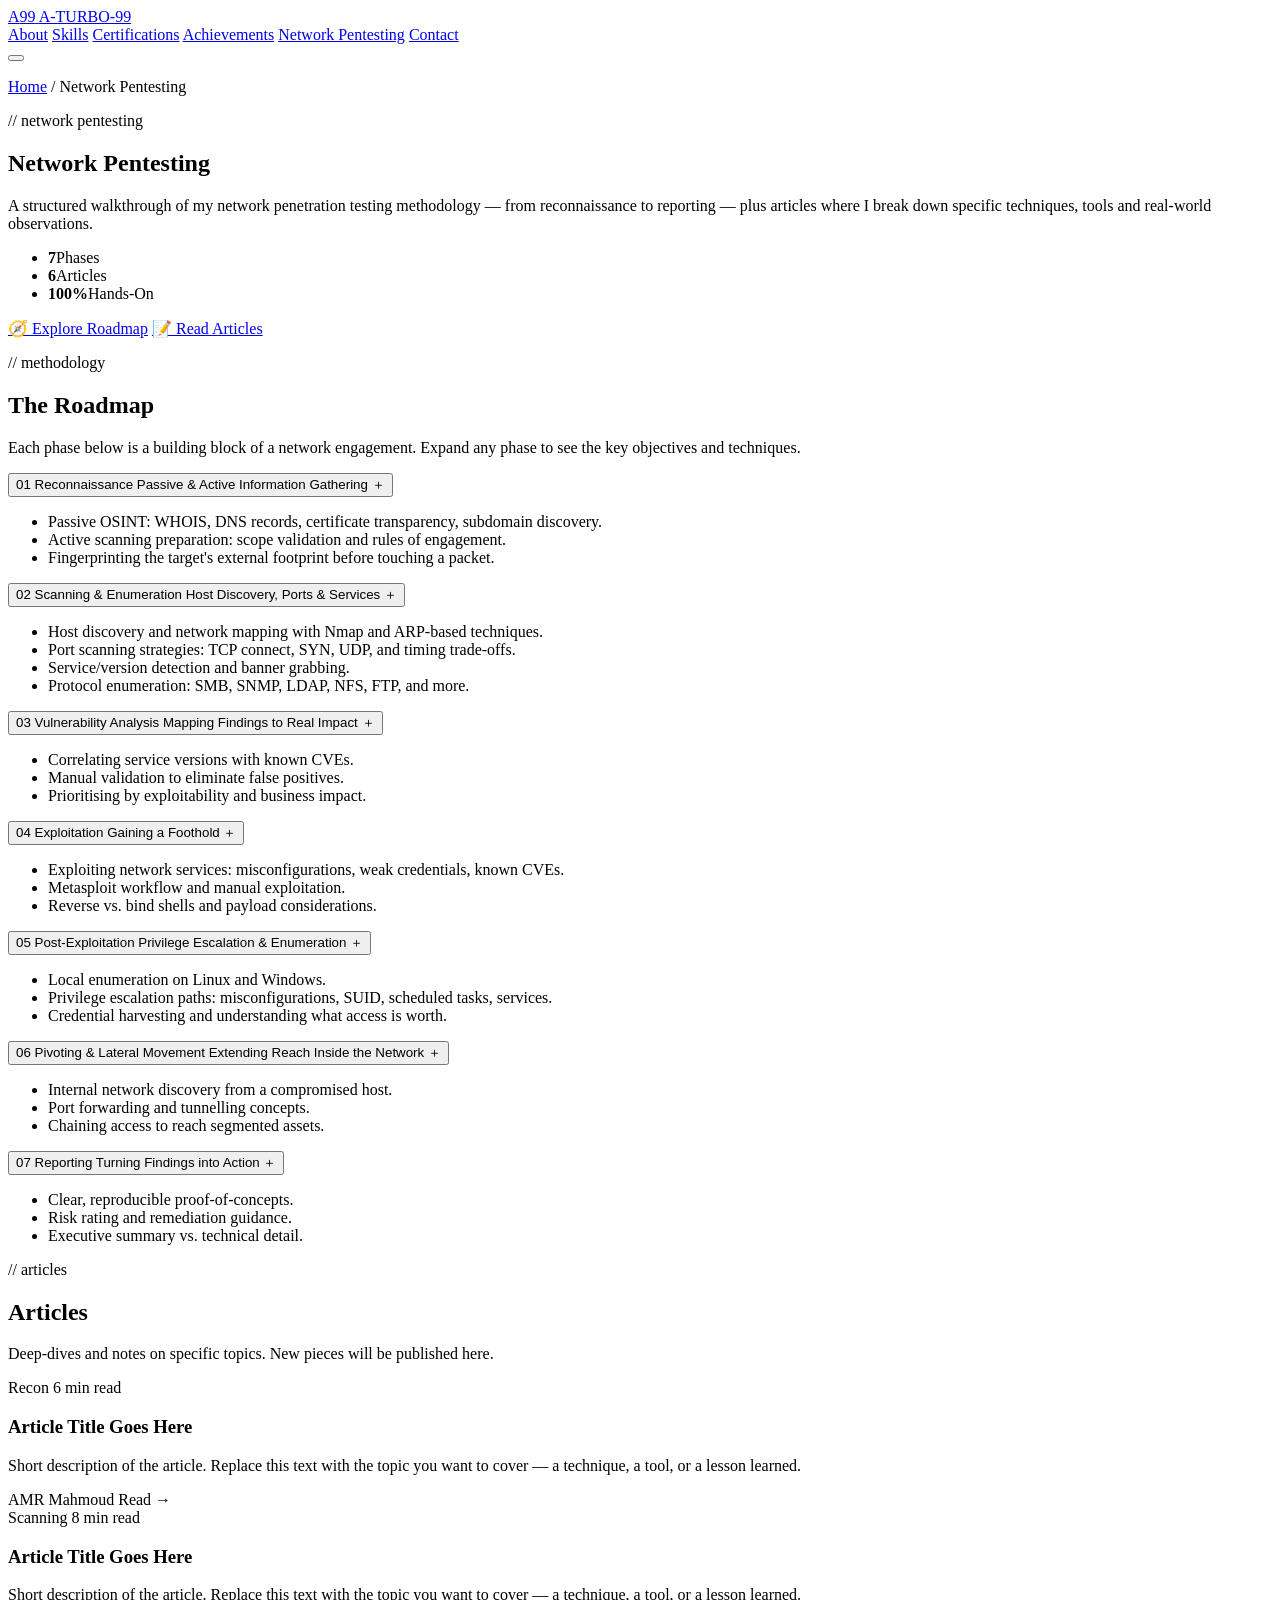
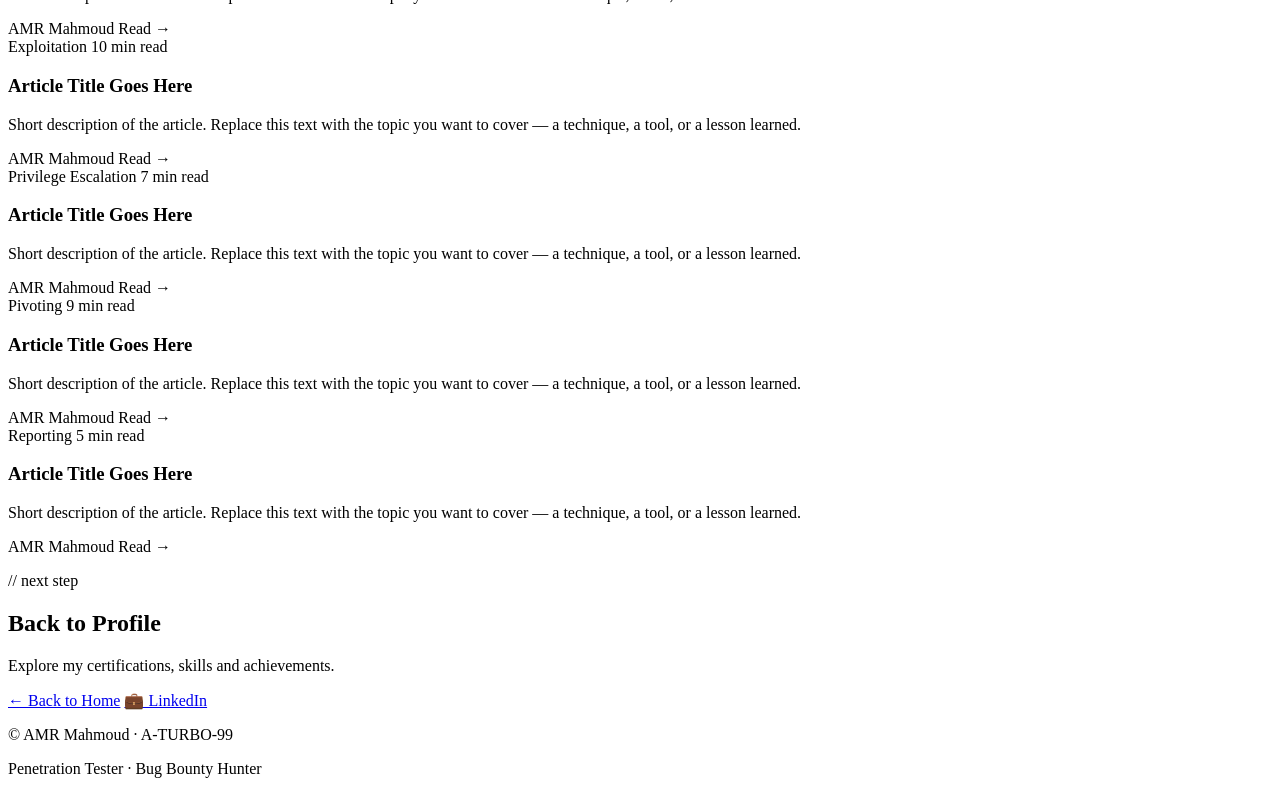
==== network-pentesting.html @ 9f8081a0 "Create network-pentesting.html" ====
<!DOCTYPE html>
<html lang="en">
<head>
<meta charset="UTF-8" />
<meta name="viewport" content="width=device-width, initial-scale=1.0" />
<title>Network Pentesting | AMR Mahmoud — A-TURBO-99</title>
<meta name="description" content="Network Pentesting roadmap and articles by AMR Mahmoud (A-TURBO-99) — phases, methodology and practical notes." />
<link rel="preconnect" href="https://fonts.googleapis.com" />
<link rel="preconnect" href="https://fonts.gstatic.com" crossorigin />
<link href="https://fonts.googleapis.com/css2?family=Fira+Code:wght@400;500;600&family=Space+Grotesk:wght@400;500;600;700&display=swap" rel="stylesheet" />
<link rel="stylesheet" href="css/style.css" />
</head>
<body>

<!-- ===== Background FX ===== -->
<div class="bg-grid" aria-hidden="true"></div>
<div class="bg-glow bg-glow--one" aria-hidden="true"></div>
<div class="bg-glow bg-glow--two" aria-hidden="true"></div>

<!-- ===== Navbar ===== -->
<header class="nav is-scrolled" id="nav">
  <div class="container nav__inner">
    <a href="index.html" class="nav__brand">
      <span class="nav__logo">A<span class="nav__logo-accent">99</span></span>
      <span class="nav__name">A-TURBO-99</span>
    </a>

    <nav class="nav__links" id="navLinks">
      <a href="index.html#about">About</a>
      <a href="index.html#skills">Skills</a>
      <a href="index.html#certs">Certifications</a>
      <a href="index.html#achievements">Achievements</a>
      <a href="network-pentesting.html" class="is-active">Network Pentesting</a>
      <a href="index.html#contact">Contact</a>
    </nav>

    <button class="nav__toggle" id="navToggle" aria-label="Toggle menu">
      <span></span><span></span><span></span>
    </button>
  </div>
</header>

<main>

  <!-- ===== Page Hero ===== -->
  <section class="page-hero">
    <div class="container">
      <p class="breadcrumb"><a href="index.html">Home</a> <span>/</span> Network Pentesting</p>
      <p class="section__tag">// network pentesting</p>
      <h1 class="page-hero__title">Network <span class="grad">Pentesting</span></h1>
      <p class="page-hero__lead">
        A structured walkthrough of my network penetration testing methodology —
        from reconnaissance to reporting — plus articles where I break down
        specific techniques, tools and real-world observations.
      </p>

      <ul class="page-hero__stats">
        <li><strong>7</strong><span>Phases</span></li>
        <li><strong>6</strong><span>Articles</span></li>
        <li><strong>100%</strong><span>Hands-On</span></li>
      </ul>

      <div class="page-hero__actions">
        <a href="#roadmap" class="btn btn--primary">🧭 Explore Roadmap</a>
        <a href="#articles" class="btn btn--ghost">📝 Read Articles</a>
      </div>
    </div>
  </section>

  <!-- ===== Roadmap / Phases ===== -->
  <section class="section section--alt" id="roadmap">
    <div class="container">
      <p class="section__tag">// methodology</p>
      <h2 class="section__title">The Roadmap</h2>
      <p class="section__lead">
        Each phase below is a building block of a network engagement. Expand any phase
        to see the key objectives and techniques.
      </p>

      <div class="roadmap">

        <article class="phase">
          <button class="phase__head" aria-expanded="false">
            <span class="phase__num">01</span>
            <span class="phase__meta">
              <span class="phase__title">Reconnaissance</span>
              <span class="phase__sub">Passive &amp; Active Information Gathering</span>
            </span>
            <span class="phase__icon">＋</span>
          </button>
          <div class="phase__body">
            <ul class="bullets">
              <li>Passive OSINT: WHOIS, DNS records, certificate transparency, subdomain discovery.</li>
              <li>Active scanning preparation: scope validation and rules of engagement.</li>
              <li>Fingerprinting the target's external footprint before touching a packet.</li>
            </ul>
          </div>
        </article>

        <article class="phase">
          <button class="phase__head" aria-expanded="false">
            <span class="phase__num">02</span>
            <span class="phase__meta">
              <span class="phase__title">Scanning &amp; Enumeration</span>
              <span class="phase__sub">Host Discovery, Ports &amp; Services</span>
            </span>
            <span class="phase__icon">＋</span>
          </button>
          <div class="phase__body">
            <ul class="bullets">
              <li>Host discovery and network mapping with Nmap and ARP-based techniques.</li>
              <li>Port scanning strategies: TCP connect, SYN, UDP, and timing trade-offs.</li>
              <li>Service/version detection and banner grabbing.</li>
              <li>Protocol enumeration: SMB, SNMP, LDAP, NFS, FTP, and more.</li>
            </ul>
          </div>
        </article>

        <article class="phase">
          <button class="phase__head" aria-expanded="false">
            <span class="phase__num">03</span>
            <span class="phase__meta">
              <span class="phase__title">Vulnerability Analysis</span>
              <span class="phase__sub">Mapping Findings to Real Impact</span>
            </span>
            <span class="phase__icon">＋</span>
          </button>
          <div class="phase__body">
            <ul class="bullets">
              <li>Correlating service versions with known CVEs.</li>
              <li>Manual validation to eliminate false positives.</li>
              <li>Prioritising by exploitability and business impact.</li>
            </ul>
          </div>
        </article>

        <article class="phase">
          <button class="phase__head" aria-expanded="false">
            <span class="phase__num">04</span>
            <span class="phase__meta">
              <span class="phase__title">Exploitation</span>
              <span class="phase__sub">Gaining a Foothold</span>
            </span>
            <span class="phase__icon">＋</span>
          </button>
          <div class="phase__body">
            <ul class="bullets">
              <li>Exploiting network services: misconfigurations, weak credentials, known CVEs.</li>
              <li>Metasploit workflow and manual exploitation.</li>
              <li>Reverse vs. bind shells and payload considerations.</li>
            </ul>
          </div>
        </article>

        <article class="phase">
          <button class="phase__head" aria-expanded="false">
            <span class="phase__num">05</span>
            <span class="phase__meta">
              <span class="phase__title">Post-Exploitation</span>
              <span class="phase__sub">Privilege Escalation &amp; Enumeration</span>
            </span>
            <span class="phase__icon">＋</span>
          </button>
          <div class="phase__body">
            <ul class="bullets">
              <li>Local enumeration on Linux and Windows.</li>
              <li>Privilege escalation paths: misconfigurations, SUID, scheduled tasks, services.</li>
              <li>Credential harvesting and understanding what access is worth.</li>
            </ul>
          </div>
        </article>

        <article class="phase">
          <button class="phase__head" aria-expanded="false">
            <span class="phase__num">06</span>
            <span class="phase__meta">
              <span class="phase__title">Pivoting &amp; Lateral Movement</span>
              <span class="phase__sub">Extending Reach Inside the Network</span>
            </span>
            <span class="phase__icon">＋</span>
          </button>
          <div class="phase__body">
            <ul class="bullets">
              <li>Internal network discovery from a compromised host.</li>
              <li>Port forwarding and tunnelling concepts.</li>
              <li>Chaining access to reach segmented assets.</li>
            </ul>
          </div>
        </article>

        <article class="phase">
          <button class="phase__head" aria-expanded="false">
            <span class="phase__num">07</span>
            <span class="phase__meta">
              <span class="phase__title">Reporting</span>
              <span class="phase__sub">Turning Findings into Action</span>
            </span>
            <span class="phase__icon">＋</span>
          </button>
          <div class="phase__body">
            <ul class="bullets">
              <li>Clear, reproducible proof-of-concepts.</li>
              <li>Risk rating and remediation guidance.</li>
              <li>Executive summary vs. technical detail.</li>
            </ul>
          </div>
        </article>

      </div>
    </div>
  </section>

  <!-- ===== Articles ===== -->
  <section class="section" id="articles">
    <div class="container">
      <p class="section__tag">// articles</p>
      <h2 class="section__title">Articles</h2>
      <p class="section__lead">
        Deep-dives and notes on specific topics. New pieces will be published here.
      </p>

      <div class="articles">

        <article class="post">
          <div class="post__top">
            <span class="post__tag">Recon</span>
            <span class="post__time">6 min read</span>
          </div>
          <h3 class="post__title">Article Title Goes Here</h3>
          <p class="post__excerpt">
            Short description of the article. Replace this text with the topic you want
            to cover — a technique, a tool, or a lesson learned.
          </p>
          <div class="post__foot">
            <span class="post__author">AMR Mahmoud</span>
            <span class="post__more">Read →</span>
          </div>
        </article>

        <article class="post">
          <div class="post__top">
            <span class="post__tag">Scanning</span>
            <span class="post__time">8 min read</span>
          </div>
          <h3 class="post__title">Article Title Goes Here</h3>
          <p class="post__excerpt">
            Short description of the article. Replace this text with the topic you want
            to cover — a technique, a tool, or a lesson learned.
          </p>
          <div class="post__foot">
            <span class="post__author">AMR Mahmoud</span>
            <span class="post__more">Read →</span>
          </div>
        </article>

        <article class="post">
          <div class="post__top">
            <span class="post__tag">Exploitation</span>
            <span class="post__time">10 min read</span>
          </div>
          <h3 class="post__title">Article Title Goes Here</h3>
          <p class="post__excerpt">
            Short description of the article. Replace this text with the topic you want
            to cover — a technique, a tool, or a lesson learned.
          </p>
          <div class="post__foot">
            <span class="post__author">AMR Mahmoud</span>
            <span class="post__more">Read →</span>
          </div>
        </article>

        <article class="post">
          <div class="post__top">
            <span class="post__tag">Privilege Escalation</span>
            <span class="post__time">7 min read</span>
          </div>
          <h3 class="post__title">Article Title Goes Here</h3>
          <p class="post__excerpt">
            Short description of the article. Replace this text with the topic you want
            to cover — a technique, a tool, or a lesson learned.
          </p>
          <div class="post__foot">
            <span class="post__author">AMR Mahmoud</span>
            <span class="post__more">Read →</span>
          </div>
        </article>

        <article class="post">
          <div class="post__top">
            <span class="post__tag">Pivoting</span>
            <span class="post__time">9 min read</span>
          </div>
          <h3 class="post__title">Article Title Goes Here</h3>
          <p class="post__excerpt">
            Short description of the article. Replace this text with the topic you want
            to cover — a technique, a tool, or a lesson learned.
          </p>
          <div class="post__foot">
            <span class="post__author">AMR Mahmoud</span>
            <span class="post__more">Read →</span>
          </div>
        </article>

        <article class="post">
          <div class="post__top">
            <span class="post__tag">Reporting</span>
            <span class="post__time">5 min read</span>
          </div>
          <h3 class="post__title">Article Title Goes Here</h3>
          <p class="post__excerpt">
            Short description of the article. Replace this text with the topic you want
            to cover — a technique, a tool, or a lesson learned.
          </p>
          <div class="post__foot">
            <span class="post__author">AMR Mahmoud</span>
            <span class="post__more">Read →</span>
          </div>
        </article>

      </div>
    </div>
  </section>

  <!-- ===== CTA ===== -->
  <section class="section section--alt">
    <div class="container contact">
      <p class="section__tag">// next step</p>
      <h2 class="section__title">Back to Profile</h2>
      <p class="section__lead">Explore my certifications, skills and achievements.</p>
      <div class="contact__actions">
        <a href="index.html" class="btn btn--primary">← Back to Home</a>
        <a href="https://www.linkedin.com/in/amr-mahmoud-92461738a/" target="_blank" rel="noopener" class="btn btn--ghost">💼 LinkedIn</a>
      </div>
    </div>
  </section>

</main>

<footer class="footer">
  <div class="container footer__inner">
    <p>© <span id="year"></span> AMR Mahmoud · <span class="accent">A-TURBO-99</span></p>
    <p class="footer__note">Penetration Tester · Bug Bounty Hunter</p>
  </div>
</footer>

<script src="js/main.js"></script>
</body>
</html>
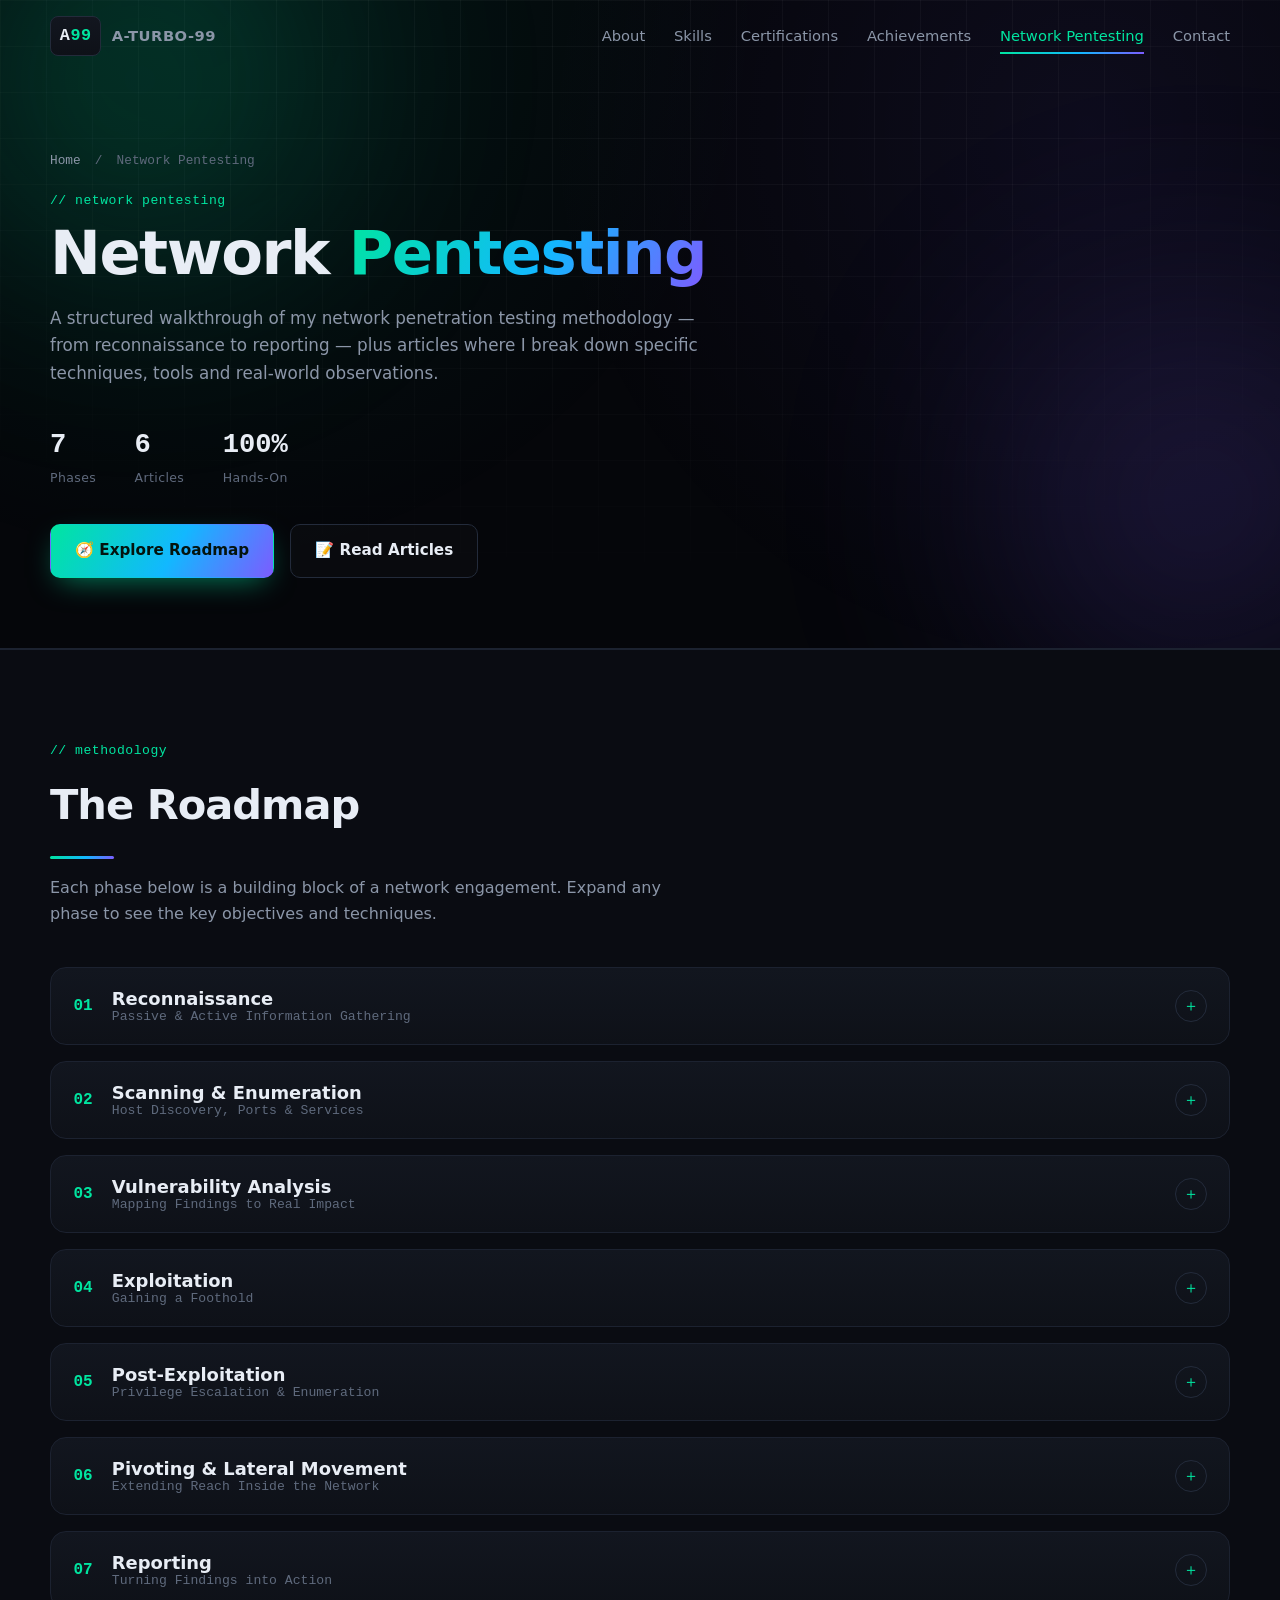
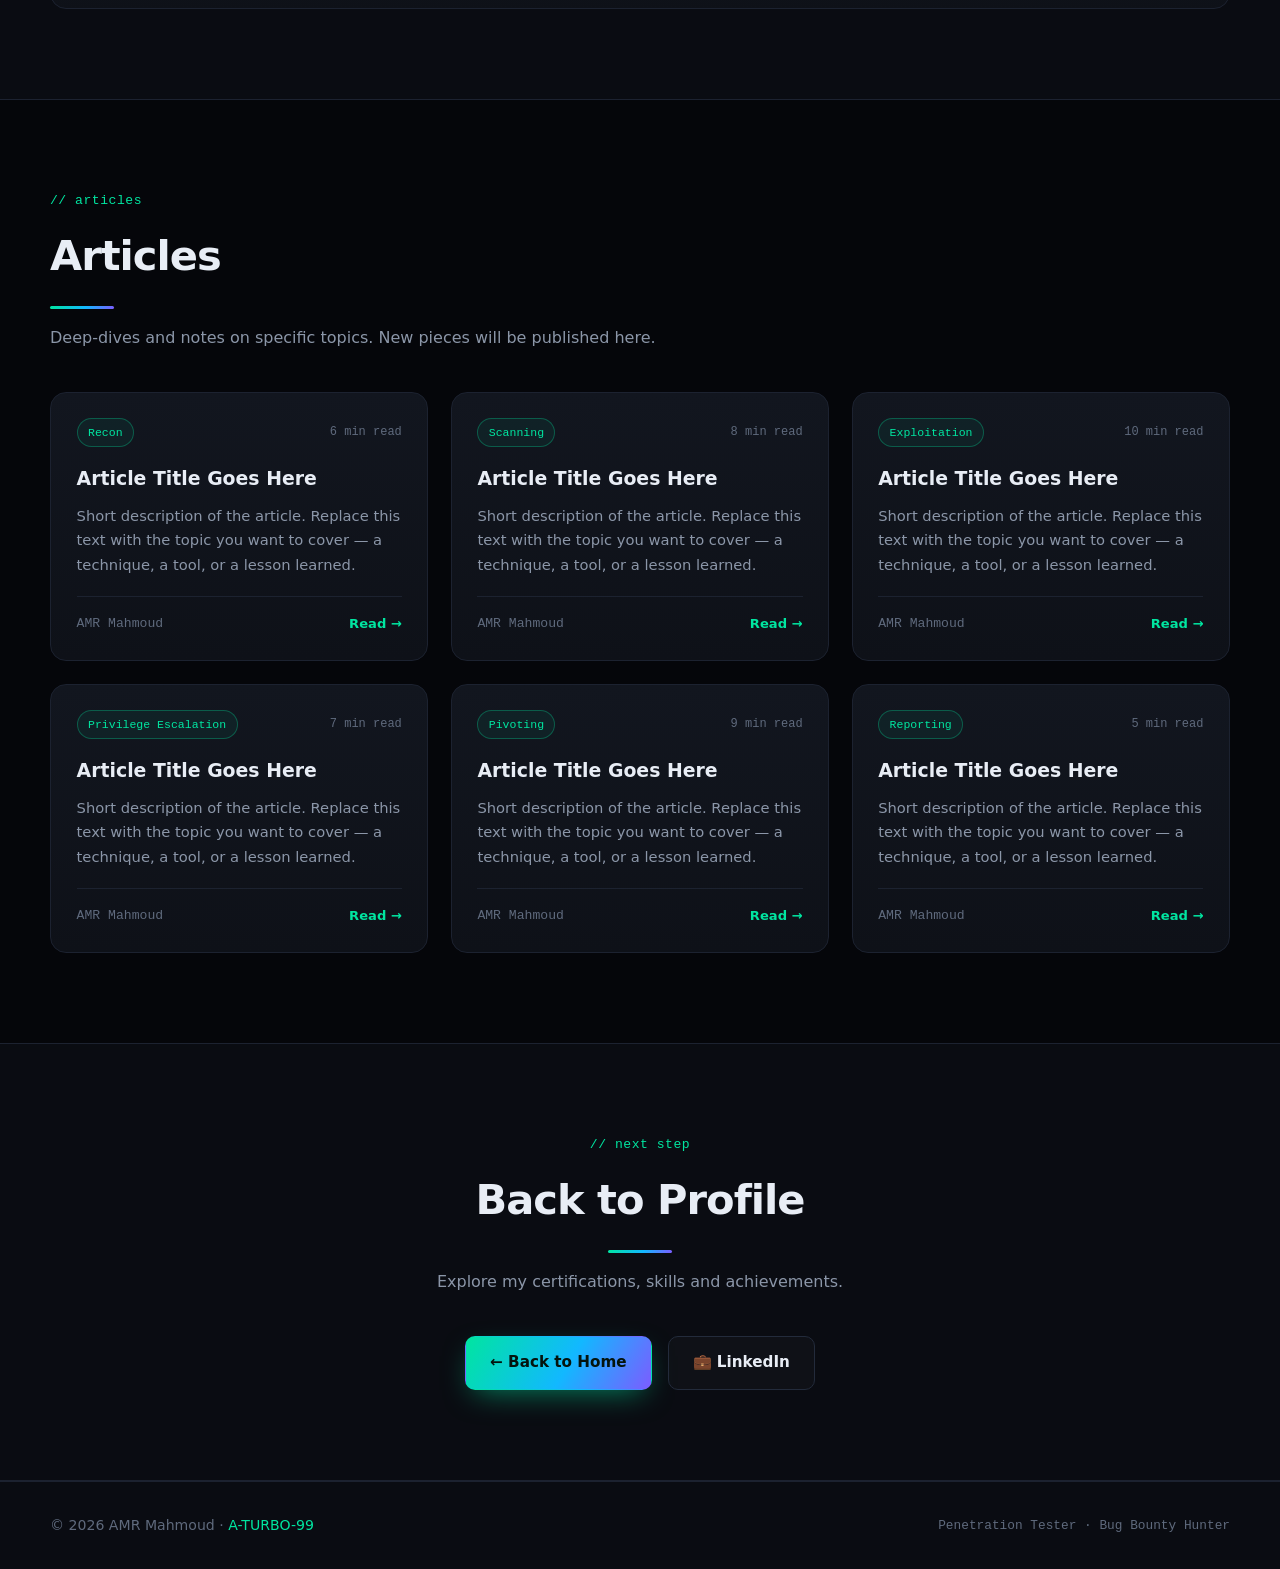
==== commit 1d51bfd6: "Update network-pentesting.html" ====
--- a/network-pentesting.html
+++ b/network-pentesting.html
@@ -5,6 +5,8 @@
 <meta name="viewport" content="width=device-width, initial-scale=1.0" />
 <title>Network Pentesting | AMR Mahmoud — A-TURBO-99</title>
 <meta name="description" content="Network Pentesting roadmap and articles by AMR Mahmoud (A-TURBO-99) — phases, methodology and practical notes." />
+<link rel="icon" type="image/jpeg" href="assets/favicon.jpg" />
+<link rel="apple-touch-icon" href="assets/favicon.jpg" />
 <link rel="preconnect" href="https://fonts.googleapis.com" />
 <link rel="preconnect" href="https://fonts.gstatic.com" crossorigin />
 <link href="https://fonts.googleapis.com/css2?family=Fira+Code:wght@400;500;600&family=Space+Grotesk:wght@400;500;600;700&display=swap" rel="stylesheet" />
--- a/css/style.css
+++ b/css/style.css
@@ -0,0 +1,985 @@
+/* =========================================================
+   AMR Mahmoud · A-TURBO-99 — Penetration Tester Portfolio
+   Theme: Black / Professional Security
+   ========================================================= */
+
+:root {
+  --bg:            #05060a;
+  --bg-alt:        #0a0c12;
+  --panel:         #0e1118;
+  --panel-2:       #12161f;
+  --line:          #1c2230;
+  --line-soft:     #232b3b;
+
+  --text:          #e8edf5;
+  --muted:         #8b96a8;
+  --muted-2:       #5f6a7d;
+
+  --accent:        #00e5a0;
+  --accent-2:      #12b8ff;
+  --accent-3:      #7c5cff;
+  --danger:        #ff4d6d;
+  --warn:          #ffc857;
+
+  --grad:          linear-gradient(120deg, var(--accent) 0%, var(--accent-2) 55%, var(--accent-3) 100%);
+
+  --radius:        16px;
+  --radius-sm:     10px;
+  --maxw:          1180px;
+
+  --mono:          "Fira Code", ui-monospace, SFMono-Regular, Menlo, monospace;
+  --sans:          "Space Grotesk", system-ui, -apple-system, Segoe UI, sans-serif;
+}
+
+* { box-sizing: border-box; margin: 0; padding: 0; }
+
+html { scroll-behavior: smooth; scroll-padding-top: 90px; }
+
+body {
+  background: var(--bg);
+  color: var(--text);
+  font-family: var(--sans);
+  line-height: 1.65;
+  overflow-x: hidden;
+  -webkit-font-smoothing: antialiased;
+  -webkit-text-size-adjust: 100%;
+  text-size-adjust: 100%;
+}
+
+a { color: inherit; text-decoration: none; }
+img { max-width: 100%; display: block; }
+
+.container {
+  width: min(100% - 2.5rem, var(--maxw));
+  margin-inline: auto;
+}
+
+.accent { color: var(--accent); }
+.grad {
+  background: var(--grad);
+  -webkit-background-clip: text;
+  background-clip: text;
+  color: transparent;
+}
+
+/* ===== Background FX ===== */
+.bg-grid {
+  position: fixed;
+  inset: 0;
+  z-index: -3;
+  background-image:
+    linear-gradient(to right, rgba(255,255,255,.035) 1px, transparent 1px),
+    linear-gradient(to bottom, rgba(255,255,255,.035) 1px, transparent 1px);
+  background-size: 46px 46px;
+  mask-image: radial-gradient(ellipse 90% 70% at 50% 0%, #000 35%, transparent 100%);
+}
+
+.bg-glow {
+  position: fixed;
+  z-index: -2;
+  border-radius: 50%;
+  filter: blur(120px);
+  opacity: .28;
+  pointer-events: none;
+}
+.bg-glow--one {
+  width: 520px; height: 520px;
+  top: -180px; left: -120px;
+  background: radial-gradient(circle, var(--accent) 0%, transparent 70%);
+}
+.bg-glow--two {
+  width: 560px; height: 560px;
+  top: 220px; right: -200px;
+  background: radial-gradient(circle, var(--accent-3) 0%, transparent 70%);
+}
+
+/* ===== Navbar ===== */
+.nav {
+  position: fixed;
+  top: 0; left: 0; right: 0;
+  z-index: 100;
+  transition: background .3s, border-color .3s, backdrop-filter .3s;
+  border-bottom: 1px solid transparent;
+}
+.nav.is-scrolled {
+  background: rgba(5,6,10,.78);
+  backdrop-filter: blur(14px);
+  border-bottom-color: var(--line);
+}
+.nav__inner {
+  display: flex;
+  align-items: center;
+  justify-content: space-between;
+  height: 72px;
+}
+.nav__brand { display: flex; align-items: center; gap: .65rem; }
+.nav__logo {
+  font-family: var(--mono);
+  font-weight: 700;
+  font-size: 1.05rem;
+  letter-spacing: .5px;
+  padding: .35rem .55rem;
+  border: 1px solid var(--line-soft);
+  border-radius: 8px;
+  background: linear-gradient(180deg, var(--panel-2), var(--panel));
+  color: var(--text);
+}
+.nav__logo-accent { color: var(--accent); }
+.nav__name { font-weight: 600; letter-spacing: .5px; color: var(--muted); font-size: .92rem; }
+
+.nav__links { display: flex; gap: 1.8rem; }
+.nav__links a {
+  font-size: .92rem;
+  color: var(--muted);
+  position: relative;
+  transition: color .2s;
+}
+.nav__links a::after {
+  content: "";
+  position: absolute;
+  left: 0; bottom: -6px;
+  width: 0; height: 2px;
+  background: var(--grad);
+  transition: width .25s ease;
+}
+.nav__links a:hover { color: var(--text); }
+.nav__links a:hover::after { width: 100%; }
+
+.nav__toggle {
+  display: none;
+  flex-direction: column;
+  gap: 5px;
+  background: none;
+  border: 0;
+  cursor: pointer;
+  padding: .4rem;
+}
+.nav__toggle span {
+  width: 24px; height: 2px;
+  background: var(--text);
+  border-radius: 2px;
+  transition: .25s;
+}
+
+/* ===== Hero ===== */
+.hero { padding: 150px 0 90px; position: relative; }
+.hero__inner {
+  display: grid;
+  grid-template-columns: 1.1fr .9fr;
+  gap: 3.5rem;
+  align-items: center;
+}
+.hero__eyebrow {
+  display: inline-flex;
+  align-items: center;
+  gap: .5rem;
+  font-size: .82rem;
+  color: var(--muted);
+  border: 1px solid var(--line-soft);
+  border-radius: 999px;
+  padding: .35rem .85rem;
+  background: rgba(0,229,160,.05);
+  margin-bottom: 1.4rem;
+}
+.dot {
+  width: 8px; height: 8px;
+  border-radius: 50%;
+  background: var(--accent);
+  box-shadow: 0 0 0 4px rgba(0,229,160,.15);
+  animation: pulse 2s infinite;
+}
+@keyframes pulse {
+  0%,100% { box-shadow: 0 0 0 3px rgba(0,229,160,.18); }
+  50%     { box-shadow: 0 0 0 8px rgba(0,229,160,0); }
+}
+
+.hero__title {
+  font-size: clamp(2.6rem, 6vw, 4.4rem);
+  line-height: 1.04;
+  font-weight: 700;
+  letter-spacing: -1.5px;
+}
+.hero__role {
+  font-family: var(--mono);
+  font-size: clamp(1rem, 2vw, 1.35rem);
+  margin-top: 1rem;
+  color: var(--text);
+  min-height: 1.8em;
+}
+.prompt { color: var(--accent); margin-right: .5rem; }
+.typed { color: var(--accent-2); }
+.caret {
+  display: inline-block;
+  width: 10px;
+  height: 1.15em;
+  background: var(--accent);
+  margin-left: 4px;
+  vertical-align: text-bottom;
+  animation: blink 1s steps(1) infinite;
+}
+.blink { animation: blink 1s steps(1) infinite; }
+@keyframes blink { 50% { opacity: 0; } }
+
+.hero__desc {
+  color: var(--muted);
+  margin-top: 1.5rem;
+  max-width: 52ch;
+  font-size: 1.02rem;
+}
+
+.hero__cta { display: flex; gap: 1rem; margin-top: 2rem; flex-wrap: wrap; }
+
+.btn {
+  display: inline-flex;
+  align-items: center;
+  gap: .5rem;
+  padding: .85rem 1.5rem;
+  border-radius: var(--radius-sm);
+  font-weight: 600;
+  font-size: .95rem;
+  border: 1px solid transparent;
+  cursor: pointer;
+  transition: transform .18s, box-shadow .25s, background .25s, border-color .25s;
+}
+.btn--primary {
+  background: var(--grad);
+  color: #04140e;
+  box-shadow: 0 10px 30px -10px rgba(0,229,160,.6);
+}
+.btn--primary:hover { transform: translateY(-3px); box-shadow: 0 16px 40px -12px rgba(0,229,160,.75); }
+.btn--ghost {
+  background: rgba(255,255,255,.02);
+  border-color: var(--line-soft);
+  color: var(--text);
+}
+.btn--ghost:hover { border-color: var(--accent); color: var(--accent); transform: translateY(-3px); }
+.btn__icon { width: 18px; height: 18px; flex: 0 0 auto; }
+
+.hero__stats {
+  list-style: none;
+  display: flex;
+  gap: 2.4rem;
+  margin-top: 3rem;
+  flex-wrap: wrap;
+}
+.hero__stats li { display: flex; flex-direction: column; }
+.hero__stats strong {
+  font-size: 1.9rem;
+  font-family: var(--mono);
+  color: var(--text);
+}
+.hero__stats span { font-size: .8rem; color: var(--muted-2); letter-spacing: .4px; }
+
+/* Terminal */
+.term {
+  background: linear-gradient(180deg, var(--panel-2), var(--panel));
+  border: 1px solid var(--line);
+  border-radius: var(--radius);
+  overflow: hidden;
+  box-shadow: 0 30px 70px -30px rgba(0,0,0,.9), 0 0 0 1px rgba(255,255,255,.02) inset;
+}
+.term__bar {
+  display: flex;
+  align-items: center;
+  gap: .5rem;
+  padding: .8rem 1rem;
+  background: rgba(255,255,255,.02);
+  border-bottom: 1px solid var(--line);
+}
+.term__dot { width: 11px; height: 11px; border-radius: 50%; }
+.term__dot--red { background: #ff5f57; }
+.term__dot--yellow { background: #febc2e; }
+.term__dot--green { background: #28c840; }
+.term__title { margin-left: .6rem; font-family: var(--mono); font-size: .78rem; color: var(--muted-2); }
+.term__body {
+  font-family: var(--mono);
+  font-size: .84rem;
+  line-height: 1.75;
+  padding: 1.3rem;
+  color: var(--muted);
+  overflow-x: auto;
+  white-space: pre-wrap;
+  word-break: break-word;
+}
+.c-p { color: var(--accent); }
+.c-g { color: #35e08a; }
+.c-c { color: var(--accent-2); }
+.c-m { color: var(--muted-2); }
+
+/* ===== Profile photo card ===== */
+.hero__profile { display: flex; justify-content: center; }
+
+.profile {
+  position: relative;
+  width: min(100%, 360px);
+  padding: 34px 26px 26px;
+  border-radius: 28px;
+  text-align: center;
+  background:
+    radial-gradient(circle at 50% 0%, rgba(0,229,160,.10), transparent 55%),
+    linear-gradient(180deg, rgba(255,255,255,.05), rgba(255,255,255,.01)),
+    var(--panel);
+  border: 1px solid var(--line-soft);
+  box-shadow:
+    0 40px 80px -40px rgba(0,0,0,.95),
+    0 0 0 1px rgba(0,229,160,.06) inset,
+    0 0 60px -22px rgba(0,229,160,.35);
+  transition: transform .35s ease, box-shadow .35s ease;
+}
+.profile:hover {
+  transform: translateY(-6px);
+  box-shadow:
+    0 50px 90px -40px rgba(0,0,0,.95),
+    0 0 80px -20px rgba(0,229,160,.5);
+}
+
+.profile__avatar {
+  position: relative;
+  width: 212px;
+  height: 212px;
+  margin: 0 auto;
+  display: grid;
+  place-items: center;
+}
+
+.profile__ring {
+  position: absolute;
+  inset: 0;
+  border-radius: 50%;
+  background: conic-gradient(from 0deg, var(--accent), var(--accent-2), var(--accent-3), var(--accent));
+  -webkit-mask: radial-gradient(farthest-side, transparent calc(100% - 4px), #000 calc(100% - 3px));
+  mask: radial-gradient(farthest-side, transparent calc(100% - 4px), #000 calc(100% - 3px));
+  animation: spin 9s linear infinite;
+}
+@keyframes spin { to { transform: rotate(360deg); } }
+
+.profile__photo {
+  position: relative;
+  width: 184px;
+  height: 184px;
+  border-radius: 50%;
+  overflow: hidden;
+  border: 4px solid var(--panel);
+  box-shadow: 0 0 0 1px var(--line-soft), inset 0 0 30px rgba(0,0,0,.5);
+  background: #090c12;
+}
+.profile__photo img {
+  width: 100%;
+  height: 100%;
+  object-fit: cover;
+  object-position: 50% 16%;
+  filter: grayscale(.15) contrast(1.06) brightness(.97) saturate(1.05);
+  transform: scale(1.04);
+  transition: transform .6s ease, filter .6s ease;
+}
+.profile:hover .profile__photo img {
+  transform: scale(1.1);
+  filter: grayscale(0) contrast(1.08) brightness(1) saturate(1.08);
+}
+.profile__photo::after {
+  content: "";
+  position: absolute;
+  inset: 0;
+  border-radius: 50%;
+  background: radial-gradient(circle at 50% 30%, transparent 55%, rgba(5,6,10,.55) 100%);
+  pointer-events: none;
+}
+.profile__scan {
+  position: absolute;
+  left: 0; right: 0; top: -40%;
+  height: 40%;
+  background: linear-gradient(180deg, transparent, rgba(0,229,160,.16), transparent);
+  animation: scan 4.5s linear infinite;
+  pointer-events: none;
+}
+@keyframes scan {
+  0%   { top: -40%; }
+  100% { top: 100%; }
+}
+
+.profile__status {
+  position: absolute;
+  right: 20px; bottom: 20px;
+  width: 22px; height: 22px;
+  border-radius: 50%;
+  background: var(--accent);
+  border: 4px solid var(--panel);
+  box-shadow: 0 0 0 3px rgba(0,229,160,.18);
+  animation: pulse 2s infinite;
+}
+
+.profile__id { margin-top: 1.3rem; }
+.profile__id strong { display: block; font-size: 1.28rem; letter-spacing: -.3px; }
+.profile__id span { font-size: .8rem; color: var(--muted-2); font-family: var(--mono); }
+
+.profile__chip {
+  position: absolute;
+  display: inline-flex;
+  align-items: center;
+  gap: .35rem;
+  padding: .5rem .85rem;
+  border-radius: 999px;
+  font-size: .78rem;
+  font-weight: 600;
+  background: rgba(8,10,15,.92);
+  border: 1px solid var(--line-soft);
+  backdrop-filter: blur(6px);
+  box-shadow: 0 12px 30px -14px rgba(0,0,0,.9);
+}
+.profile__chip--top { top: 30px; right: -14px; color: var(--accent-2); }
+.profile__chip--bottom { bottom: 74px; left: -18px; color: var(--warn); }
+
+.about__main { display: flex; flex-direction: column; gap: 1.5rem; }
+.about__term .term__body { font-size: .8rem; }
+
+/* ===== Sections ===== */
+.section { padding: 90px 0; position: relative; }
+.section--alt { background: var(--bg-alt); border-top: 1px solid var(--line); border-bottom: 1px solid var(--line); }
+.section__tag {
+  font-family: var(--mono);
+  font-size: .82rem;
+  color: var(--accent);
+  margin-bottom: .6rem;
+  letter-spacing: .5px;
+}
+.section__title {
+  font-size: clamp(1.8rem, 4vw, 2.6rem);
+  letter-spacing: -1px;
+  margin-bottom: 1rem;
+}
+.section__title::after {
+  content: "";
+  display: block;
+  width: 64px; height: 3px;
+  margin-top: 1rem;
+  background: var(--grad);
+  border-radius: 3px;
+}
+.section__lead { color: var(--muted); max-width: 62ch; margin-bottom: 2.5rem; }
+
+/* ===== About ===== */
+.about {
+  display: grid;
+  grid-template-columns: 1.6fr 1fr;
+  gap: 2.5rem;
+  margin-top: 2rem;
+}
+.about__card {
+  background: var(--panel);
+  border: 1px solid var(--line);
+  border-radius: var(--radius);
+  padding: 2rem;
+}
+.about__card p { color: var(--muted); margin-bottom: 1rem; }
+.about__card p:last-child { margin-bottom: 0; }
+.about__card strong { color: var(--text); }
+
+.about__meta {
+  background: var(--panel);
+  border: 1px solid var(--line);
+  border-radius: var(--radius);
+  padding: .6rem 1.4rem;
+  align-self: start;
+}
+.meta-row {
+  display: flex;
+  justify-content: space-between;
+  gap: 1rem;
+  padding: .85rem 0;
+  border-bottom: 1px solid var(--line);
+  font-size: .92rem;
+}
+.meta-row:last-child { border-bottom: 0; }
+.meta-key { color: var(--muted-2); font-family: var(--mono); font-size: .82rem; }
+.meta-val { color: var(--text); font-weight: 500; }
+.ok { color: var(--accent); }
+
+/* ===== Skills ===== */
+.skills {
+  display: grid;
+  grid-template-columns: repeat(auto-fit, minmax(150px, 1fr));
+  gap: 1rem;
+}
+.skill {
+  display: flex;
+  align-items: center;
+  gap: .8rem;
+  padding: 1.1rem 1.3rem;
+  background: var(--panel);
+  border: 1px solid var(--line);
+  border-radius: var(--radius-sm);
+  transition: transform .2s, border-color .2s, box-shadow .2s;
+}
+.skill:hover {
+  transform: translateY(-4px);
+  border-color: var(--accent);
+  box-shadow: 0 16px 34px -20px var(--accent);
+}
+.skill__icon { font-size: 1.3rem; }
+.skill__name { font-weight: 600; font-size: .98rem; }
+
+.tags { display: flex; flex-wrap: wrap; gap: .6rem; margin-top: 2rem; }
+.tag {
+  font-family: var(--mono);
+  font-size: .78rem;
+  color: var(--muted);
+  border: 1px solid var(--line-soft);
+  background: rgba(255,255,255,.02);
+  padding: .4rem .8rem;
+  border-radius: 999px;
+  transition: .2s;
+}
+.tag:hover { color: var(--accent); border-color: var(--accent); }
+
+/* ===== Certifications ===== */
+.certs {
+  display: grid;
+  grid-template-columns: repeat(auto-fit, minmax(280px, 1fr));
+  gap: 1.4rem;
+}
+.cert {
+  position: relative;
+  display: flex;
+  align-items: center;
+  gap: 1.2rem;
+  padding: 1.5rem;
+  background: linear-gradient(180deg, var(--panel-2), var(--panel));
+  border: 1px solid var(--line);
+  border-radius: var(--radius);
+  overflow: hidden;
+  transition: transform .22s, border-color .22s, box-shadow .3s;
+}
+.cert::before {
+  content: "";
+  position: absolute;
+  inset: 0 auto 0 0;
+  width: 3px;
+  background: var(--grad);
+  opacity: 0;
+  transition: opacity .25s;
+}
+.cert:hover {
+  transform: translateY(-5px);
+  border-color: var(--line-soft);
+  box-shadow: 0 26px 50px -28px rgba(0,0,0,.95);
+}
+.cert:hover::before { opacity: 1; }
+
+.cert__badge {
+  position: relative;
+  flex: 0 0 auto;
+  width: 76px; height: 76px;
+  border-radius: 50%;
+  display: grid;
+  place-items: center;
+  background: radial-gradient(circle at 30% 25%, #1b2331, #090c12 70%);
+  border: 1px solid var(--line-soft);
+  box-shadow: inset 0 0 24px rgba(0,229,160,.08);
+}
+.cert__ring {
+  position: absolute;
+  inset: -3px;
+  border-radius: 50%;
+  background: conic-gradient(from 0deg, var(--accent), var(--accent-2), var(--accent-3), var(--accent));
+  -webkit-mask: radial-gradient(farthest-side, transparent calc(100% - 3px), #000 calc(100% - 2px));
+  mask: radial-gradient(farthest-side, transparent calc(100% - 3px), #000 calc(100% - 2px));
+  opacity: .85;
+}
+.cert__abbr {
+  font-family: var(--mono);
+  font-weight: 700;
+  font-size: .95rem;
+  letter-spacing: .5px;
+  color: var(--text);
+  text-align: center;
+  line-height: 1.1;
+}
+.cert__name { font-size: 1.15rem; margin-bottom: .2rem; }
+.cert__issuer { font-size: .84rem; color: var(--muted-2); margin-bottom: .6rem; }
+.cert__chip {
+  display: inline-block;
+  font-size: .75rem;
+  font-family: var(--mono);
+  color: var(--accent);
+  border: 1px solid rgba(0,229,160,.3);
+  background: rgba(0,229,160,.06);
+  padding: .25rem .65rem;
+  border-radius: 999px;
+}
+.cert--link { cursor: pointer; }
+.cert--link:hover { border-color: var(--accent); }
+.cert__verify {
+  display: block;
+  margin-top: .7rem;
+  font-size: .76rem;
+  font-family: var(--mono);
+  color: var(--muted-2);
+  transition: color .2s, transform .2s;
+}
+.cert--link:hover .cert__verify { color: var(--accent); transform: translateX(3px); }
+
+/* Brand-ish accents per vendor */
+.cert--comptia .cert__abbr { color: #ff4d6d; }
+.cert--comptia .cert__ring { background: conic-gradient(from 0deg, #ff4d6d, #ff8fa3, #ff4d6d); }
+.cert--ine .cert__abbr { color: #12b8ff; }
+.cert--ine .cert__ring { background: conic-gradient(from 0deg, #12b8ff, #6dd5ff, #12b8ff); }
+.cert--ec .cert__abbr { color: #ffc857; }
+.cert--ec .cert__ring { background: conic-gradient(from 0deg, #ffc857, #ffe6a6, #ffc857); }
+.cert--api .cert__abbr { color: #7c5cff; }
+.cert--api .cert__ring { background: conic-gradient(from 0deg, #7c5cff, #b3a1ff, #7c5cff); }
+
+/* ===== Achievements ===== */
+.awards {
+  display: grid;
+  grid-template-columns: 1.3fr 1fr;
+  gap: 1.5rem;
+  margin-top: 1rem;
+}
+.award {
+  display: flex;
+  gap: 1.3rem;
+  padding: 1.8rem;
+  background: var(--panel);
+  border: 1px solid var(--line);
+  border-radius: var(--radius);
+  transition: transform .22s, border-color .22s, box-shadow .3s;
+}
+.award:hover {
+  transform: translateY(-5px);
+  border-color: var(--line-soft);
+  box-shadow: 0 26px 55px -30px rgba(0,0,0,.95);
+}
+.award--feature {
+  position: relative;
+  background:
+    radial-gradient(circle at 100% 0%, rgba(255,200,87,.10), transparent 55%),
+    linear-gradient(180deg, var(--panel-2), var(--panel));
+  border-color: rgba(255,200,87,.35);
+}
+.award--feature:hover {
+  border-color: var(--warn);
+  box-shadow: 0 26px 60px -28px rgba(255,200,87,.35);
+}
+.award--gh {
+  grid-column: 1 / -1;
+  background:
+    radial-gradient(circle at 0% 0%, rgba(18,184,255,.10), transparent 55%),
+    linear-gradient(180deg, var(--panel-2), var(--panel));
+  border-color: rgba(18,184,255,.3);
+}
+.award--gh:hover {
+  border-color: var(--accent-2);
+  box-shadow: 0 26px 60px -28px rgba(18,184,255,.4);
+}
+.award--gh .award__kicker { color: var(--accent-2); }
+.award--gh .award__link { color: var(--accent-2); }
+.award__icon {
+  font-size: 2rem;
+  flex: 0 0 auto;
+  width: 58px; height: 58px;
+  display: grid;
+  place-items: center;
+  border-radius: 14px;
+  background: rgba(255,255,255,.03);
+  border: 1px solid var(--line-soft);
+}
+.award__kicker {
+  font-family: var(--mono);
+  font-size: .76rem;
+  color: var(--warn);
+  letter-spacing: .5px;
+  margin-bottom: .35rem;
+  text-transform: uppercase;
+}
+.award__title { font-size: 1.25rem; margin-bottom: .5rem; }
+.award__desc { color: var(--muted); font-size: .93rem; }
+.award__link {
+  display: inline-block;
+  margin-top: .9rem;
+  font-weight: 600;
+  font-size: .9rem;
+  color: var(--warn);
+  transition: gap .2s, opacity .2s;
+}
+.award--feature:hover .award__link { opacity: .8; }
+
+/* ===== Contact ===== */
+.contact { text-align: center; }
+.contact .section__tag,
+.contact .section__title::after { display: block; margin-inline: auto; }
+.contact .section__title::after { margin-top: 1rem; }
+.contact .section__lead { margin-inline: auto; }
+.contact__actions { display: flex; justify-content: center; gap: 1rem; margin-top: 2rem; flex-wrap: wrap; }
+
+/* ===== Footer ===== */
+.footer {
+  border-top: 1px solid var(--line);
+  padding: 2rem 0;
+  background: var(--bg-alt);
+}
+.footer__inner {
+  display: flex;
+  justify-content: space-between;
+  align-items: center;
+  gap: 1rem;
+  flex-wrap: wrap;
+  color: var(--muted-2);
+  font-size: .88rem;
+}
+.footer__note { font-family: var(--mono); font-size: .8rem; }
+
+/* ===== Reveal animation ===== */
+.reveal { opacity: 0; transform: translateY(28px); transition: opacity .7s ease, transform .7s ease; }
+.reveal.is-visible { opacity: 1; transform: none; }
+
+/* =========================================================
+   Network Pentesting page
+   ========================================================= */
+
+.nav__links a.is-active { color: var(--accent); }
+.nav__links a.is-active::after { width: 100%; }
+
+/* ---- Page hero ---- */
+.page-hero {
+  padding: 150px 0 70px;
+  position: relative;
+  border-bottom: 1px solid var(--line);
+  background:
+    radial-gradient(circle at 15% 0%, rgba(0,229,160,.08), transparent 45%),
+    radial-gradient(circle at 85% 20%, rgba(124,92,255,.08), transparent 45%);
+}
+.breadcrumb {
+  font-family: var(--mono);
+  font-size: .8rem;
+  color: var(--muted-2);
+  margin-bottom: 1.2rem;
+}
+.breadcrumb a { color: var(--muted); transition: color .2s; }
+.breadcrumb a:hover { color: var(--accent); }
+.breadcrumb span { margin: 0 .4rem; color: var(--muted-2); }
+
+.page-hero__title {
+  font-size: clamp(2.2rem, 5.5vw, 3.8rem);
+  letter-spacing: -1.5px;
+  line-height: 1.05;
+  margin-bottom: 1.2rem;
+}
+.page-hero__lead { color: var(--muted); max-width: 64ch; font-size: 1.05rem; }
+
+.page-hero__stats {
+  list-style: none;
+  display: flex;
+  gap: 2.4rem;
+  margin-top: 2.2rem;
+  flex-wrap: wrap;
+}
+.page-hero__stats li { display: flex; flex-direction: column; }
+.page-hero__stats strong { font-family: var(--mono); font-size: 1.7rem; }
+.page-hero__stats span { font-size: .78rem; color: var(--muted-2); letter-spacing: .4px; }
+
+.page-hero__actions { display: flex; gap: 1rem; margin-top: 2.2rem; flex-wrap: wrap; }
+
+/* ---- Roadmap accordion ---- */
+.roadmap { display: flex; flex-direction: column; gap: 1rem; }
+
+.phase {
+  background: linear-gradient(180deg, var(--panel-2), var(--panel));
+  border: 1px solid var(--line);
+  border-radius: var(--radius);
+  overflow: hidden;
+  transition: border-color .25s, box-shadow .3s, opacity .7s ease, transform .7s ease;
+}
+.phase.is-open {
+  border-color: var(--line-soft);
+  box-shadow: 0 26px 55px -34px rgba(0,0,0,.95);
+}
+.phase__head {
+  width: 100%;
+  display: flex;
+  align-items: center;
+  gap: 1.2rem;
+  padding: 1.25rem 1.4rem;
+  background: none;
+  border: 0;
+  color: inherit;
+  font-family: inherit;
+  text-align: left;
+  cursor: pointer;
+}
+.phase__num {
+  font-family: var(--mono);
+  font-size: 1rem;
+  font-weight: 600;
+  color: var(--accent);
+  flex: 0 0 auto;
+}
+.phase__meta { display: flex; flex-direction: column; flex: 1 1 auto; }
+.phase__title { font-size: 1.12rem; font-weight: 600; }
+.phase__sub { font-size: .82rem; color: var(--muted-2); font-family: var(--mono); }
+.phase__icon {
+  flex: 0 0 auto;
+  width: 32px; height: 32px;
+  display: grid;
+  place-items: center;
+  border-radius: 50%;
+  border: 1px solid var(--line-soft);
+  color: var(--accent);
+  font-size: 1rem;
+  transition: transform .3s, background .3s, color .3s;
+}
+.phase.is-open .phase__icon {
+  transform: rotate(45deg);
+  background: rgba(0,229,160,.1);
+  border-color: var(--accent);
+}
+.phase__body {
+  max-height: 0;
+  overflow: hidden;
+  transition: max-height .38s ease;
+}
+.phase.is-open .phase__body { max-height: 420px; }
+.phase__body .bullets { padding: 0 1.4rem 1.4rem 3.4rem; }
+
+.bullets { list-style: none; display: flex; flex-direction: column; gap: .6rem; }
+.bullets li {
+  position: relative;
+  padding-left: 1.2rem;
+  color: var(--muted);
+  font-size: .94rem;
+}
+.bullets li::before {
+  content: "▹";
+  position: absolute;
+  left: 0;
+  color: var(--accent);
+  font-family: var(--mono);
+}
+
+/* ---- Articles ---- */
+.articles {
+  display: grid;
+  grid-template-columns: repeat(auto-fit, minmax(300px, 1fr));
+  gap: 1.4rem;
+}
+.post {
+  display: flex;
+  flex-direction: column;
+  padding: 1.6rem;
+  background: linear-gradient(180deg, var(--panel-2), var(--panel));
+  border: 1px solid var(--line);
+  border-radius: var(--radius);
+  cursor: pointer;
+  transition: transform .22s, border-color .22s, box-shadow .3s;
+}
+.post:hover {
+  transform: translateY(-6px);
+  border-color: var(--line-soft);
+  box-shadow: 0 30px 60px -34px rgba(0,0,0,.95);
+}
+.post__top {
+  display: flex;
+  align-items: center;
+  justify-content: space-between;
+  margin-bottom: 1rem;
+}
+.post__tag {
+  font-family: var(--mono);
+  font-size: .72rem;
+  color: var(--accent);
+  border: 1px solid rgba(0,229,160,.3);
+  background: rgba(0,229,160,.06);
+  padding: .25rem .65rem;
+  border-radius: 999px;
+}
+.post__time { font-size: .75rem; color: var(--muted-2); font-family: var(--mono); }
+.post__title { font-size: 1.18rem; margin-bottom: .6rem; }
+.post__excerpt { color: var(--muted); font-size: .92rem; flex: 1 1 auto; }
+.post__foot {
+  display: flex;
+  align-items: center;
+  justify-content: space-between;
+  margin-top: 1.2rem;
+  padding-top: 1rem;
+  border-top: 1px solid var(--line);
+  font-size: .82rem;
+}
+.post__author { color: var(--muted-2); font-family: var(--mono); }
+.post__more { color: var(--accent); font-weight: 600; transition: transform .2s; }
+.post:hover .post__more { transform: translateX(4px); }
+
+@media (max-width: 560px) {
+  .page-hero { padding-top: 120px; }
+  .phase__head { gap: .8rem; padding: 1.1rem; }
+  .phase__body .bullets { padding-left: 1.4rem; }
+  .page-hero__stats { gap: 1.6rem; }
+}
+
+/* ===== Responsive ===== */
+@media (max-width: 980px) {
+  .hero__inner { grid-template-columns: 1fr; gap: 2.5rem; }
+  .about { grid-template-columns: 1fr; }
+  .awards { grid-template-columns: 1fr; }
+}
+
+@media (max-width: 720px) {
+  .nav__links {
+    position: absolute;
+    top: 72px; left: 0; right: 0;
+    flex-direction: column;
+    gap: 0;
+    background: rgba(5,6,10,.97);
+    backdrop-filter: blur(14px);
+    border-bottom: 1px solid var(--line);
+    max-height: 0;
+    overflow: hidden;
+    transition: max-height .3s ease;
+  }
+  .nav__links.is-open { max-height: 340px; }
+  .nav__links a {
+    padding: 1rem 1.25rem;
+    border-bottom: 1px solid var(--line);
+  }
+  .nav__links a::after { display: none; }
+  .nav__toggle { display: flex; }
+
+  .hero { padding-top: 120px; }
+  .hero__stats { gap: 1.6rem; }
+  .cert { flex-direction: row; }
+  .award { flex-direction: column; }
+
+  .hero__cta { gap: .75rem; }
+  .hero__cta .btn { flex: 1 1 auto; justify-content: center; }
+  .contact__actions .btn { width: 100%; justify-content: center; overflow-wrap: anywhere; }
+}
+
+@media (max-width: 480px) {
+  .container { width: min(100% - 1.75rem, var(--maxw)); }
+  .section { padding: 64px 0; }
+  .hero { padding: 110px 0 70px; }
+  .hero__title { font-size: clamp(2.1rem, 11vw, 3rem); }
+  .hero__stats { gap: 1.2rem; }
+  .hero__stats strong { font-size: 1.5rem; }
+  .hero__stats span { font-size: .72rem; }
+
+  .profile { padding: 26px 18px 20px; }
+  .profile__avatar { width: 180px; height: 180px; }
+  .profile__photo { width: 156px; height: 156px; }
+  .profile__id strong { font-size: 1.1rem; }
+  .profile__chip { font-size: .72rem; padding: .42rem .7rem; }
+  .profile__chip--top { right: -6px; }
+  .profile__chip--bottom { left: -6px; }
+
+  .skills { grid-template-columns: repeat(2, 1fr); }
+  .skill { padding: .9rem 1rem; }
+  .certs { grid-template-columns: 1fr; }
+  .cert { gap: 1rem; padding: 1.2rem; }
+  .cert__badge { width: 64px; height: 64px; }
+  .award { padding: 1.3rem; }
+  .btn { font-size: .9rem; padding: .8rem 1.1rem; }
+}
+
+@media (prefers-reduced-motion: reduce) {
+  html { scroll-behavior: auto; }
+  .reveal { opacity: 1; transform: none; transition: none; }
+  .dot, .caret, .blink { animation: none; }
+}
